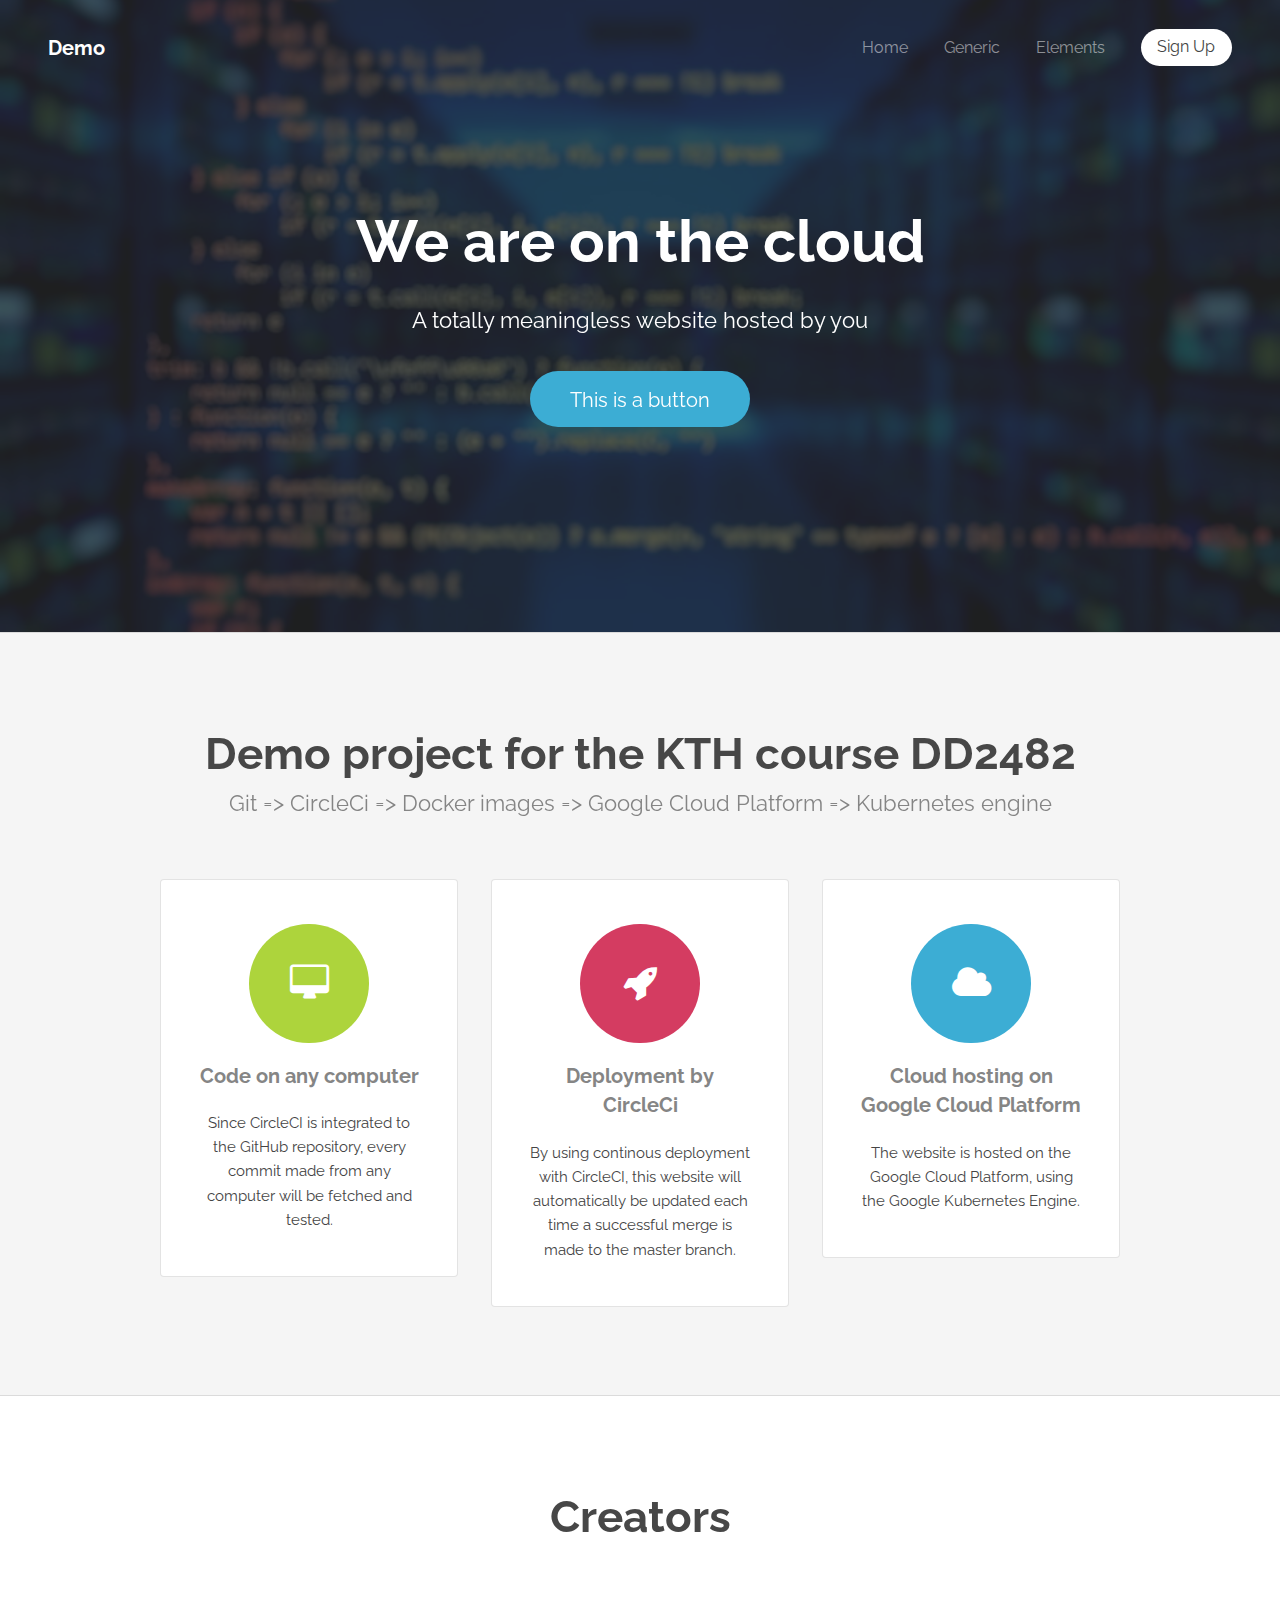
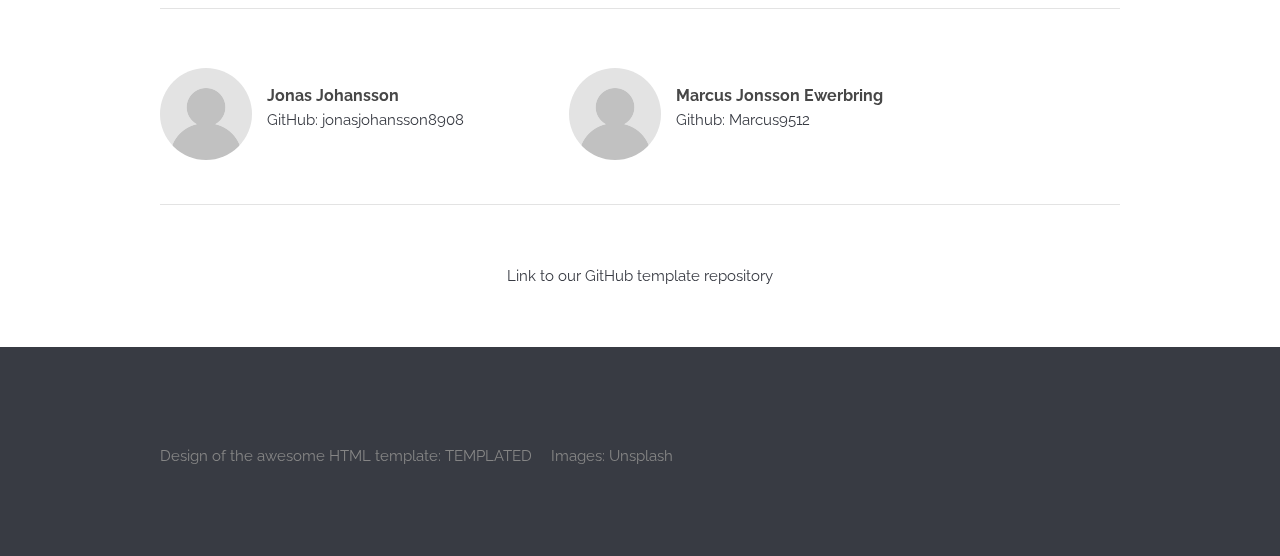
==== web/index.html @ a0a04a44 "first commit" ====
<!DOCTYPE html>
<!--
	Transit by TEMPLATED
	templated.co @templatedco
	Released for free under the Creative Commons Attribution 3.0 license (templated.co/license)

	Edited by: Marcus Jonsson Ewerbring 2020-04-23
	Edited by: Jonas Johansson 2020-04-23
-->
<html lang="en">
	<head>
		<meta charset="UTF-8">
		<title>Continous development pipeline with CircleCI, Kubernetes and Google Cloud Platform </title>
		<meta http-equiv="content-type" content="text/html; charset=utf-8" />
		<meta name="description" content="" />
		<meta name="keywords" content="" />
		<!--[if lte IE 8]><script src="js/html5shiv.js"></script><![endif]-->
		<script src="js/jquery.min.js"></script>
		<script src="js/skel.min.js"></script>
		<script src="js/skel-layers.min.js"></script>
		<script src="js/init.js"></script>
		<noscript>
			<link rel="stylesheet" href="css/skel.css" />
			<link rel="stylesheet" href="css/style.css" />
			<link rel="stylesheet" href="css/style-xlarge.css" />
		</noscript>
	</head>
	<body class="landing">

		<!-- Header -->
			<header id="header">
				<h1><a href="index.html">Demo</a></h1>
				<nav id="nav">
					<ul>
						<li><a href="index.html">Home</a></li>
						<li><a href="generic.html">Generic</a></li>
						<li><a href="elements.html">Elements</a></li>
						<li><a href="#" class="button special">Sign Up</a></li>
					</ul>
				</nav>
			</header>

		<!-- Banner -->
			<section id="banner">
				<h2>We are on the cloud</h2>
				<p>A totally meaningless website hosted by you</p>
				<ul class="actions">
					<li>
						<a href="#" class="button big">This is a button</a>
					</li>
				</ul>
			</section>

		<!-- One -->
			<section id="one" class="wrapper style1 special">
				<div class="container">
					<header class="major">
						<h2>Demo project for the KTH course DD2482</h2>
						<p>Git => CircleCi => Docker images => Google Cloud Platform => Kubernetes engine </p>
					</header>
					<div class="row 150%">
						<div class="4u 12u$(medium)">
							<section class="box">
								<i class="icon big rounded color9 fa-desktop"></i>
								<h3>Code on any computer</h3>
								<p>Since CircleCI is integrated to the GitHub repository, every commit made from any computer will be fetched and tested. </p>
							</section>
						</div>
						<div class="4u 12u$(medium)">
							<section class="box">
								<i class="icon big rounded color6 fa-rocket"></i>
								<h3>Deployment by CircleCi</h3>
								<p>By using continous deployment with CircleCI, this website will automatically be updated each time a successful merge is made to the master branch.</p>
							</section>
						</div>
						<div class="4u$ 12u$(medium)">
							<section class="box">
								<i class="icon big rounded color1 fa-cloud"></i>
								<h3>Cloud hosting on Google Cloud Platform</h3>
								<p>The website is hosted on the Google Cloud Platform, using the Google Kubernetes Engine.</p>
							</section>
						</div>
					</div>
				</div>
			</section>

		<!-- Two -->
			<section id="two" class="wrapper style2 special">
				<div class="container">
					<header class="major">
						<h2>Creators</h2>
					</header>
					<section class="profiles">
						<div class="row">
							<section class="5u 10u(medium) 18u$(xsmall) profile">
								<img src="images/profile_placeholder.gif" alt="" />
								<h4>Jonas Johansson</h4>
								<a href="https://github.com/jonasjohansson8908">GitHub: jonasjohansson8908</a>
							</section>
							<section class="5u 10u$(medium) 18u$(xsmall) profile">
								<img src="images/profile_placeholder.gif" alt="" />
								<h4>Marcus Jonsson Ewerbring</h4>
								<a href="https://github.com/marcus9512">Github: Marcus9512</a>
							</section>
						</div>
					</section>
					<footer>
						<div class="8u 12u$(medium)"></div>
							<a href="https://github.com/jonasjohansson8908/cd-demo">Link to our GitHub template repository</a>
						</div>
					</footer>
				</div>
			</section>

		

		<!-- Footer -->
			<footer id="footer">
				<div class="container">
					<div class="row">
						<div class="8u 12u$(medium)">
							<ul class="copyright">
								<li>Design of the awesome HTML template: <a href="http://templated.co">TEMPLATED</a></li>
								<li>Images: <a href="http://unsplash.com">Unsplash</a></li>
							</ul>
						</div>
					</div>
				</div>
			</footer>
	</body>
</html>
---- web/css/skel.css ----
/* Resets (http://meyerweb.com/eric/tools/css/reset/ | v2.0 | 20110126 | License: none (public domain)) */

	html,body,div,span,applet,object,iframe,h1,h2,h3,h4,h5,h6,p,blockquote,pre,a,abbr,acronym,address,big,cite,code,del,dfn,em,img,ins,kbd,q,s,samp,small,strike,strong,sub,sup,tt,var,b,u,i,center,dl,dt,dd,ol,ul,li,fieldset,form,label,legend,table,caption,tbody,tfoot,thead,tr,th,td,article,aside,canvas,details,embed,figure,figcaption,footer,header,hgroup,menu,nav,output,ruby,section,summary,time,mark,audio,video{margin:0;padding:0;border:0;font-size:100%;font:inherit;vertical-align:baseline;}article,aside,details,figcaption,figure,footer,header,hgroup,menu,nav,section{display:block;}body{line-height:1;}ol,ul{list-style:none;}blockquote,q{quotes:none;}blockquote:before,blockquote:after,q:before,q:after{content:'';content:none;}table{border-collapse:collapse;border-spacing:0;}body{-webkit-text-size-adjust:none}

/* Box Model */

	*, *:before, *:after {
		-moz-box-sizing: border-box;
		-webkit-box-sizing: border-box;
		box-sizing: border-box;
	}

/* Container */

	.container {
		margin-left: auto;
		margin-right: auto;

		/* width: (containers) */
		width: 1200px;
	}

	/* Modifiers */

		/* 125% */
			.container.\31 25\25 {
				width: 100%;

				/* max-width: (containers * 1.25) */
				max-width: 1500px;

				/* min-width: (containers) */
				min-width: 1200px;
			}

		/* 75% */
			.container.\37 5\25 {

				/* width: (containers * 0.75) */
				width: 900px;

			}

		/* 50% */
			.container.\35 0\25 {

				/* width: (containers * 0.50) */
				width: 600px;

			}

		/* 25% */
			.container.\32 5\25 {

				/* width: (containers * 0.25) */
				width: 300px;

			}

/* Grid */

	.row {
		border-bottom: solid 1px transparent;
	}

	.row > * {
		float: left;
	}

	.row:after, .row:before {
		content: '';
		display: block;
		clear: both;
		height: 0;
	}

	.row.uniform > * > :first-child {
		margin-top: 0;
	}

	.row.uniform > * > :last-child {
		margin-bottom: 0;
	}

	/* Gutters */

		/* Normal */

			.row > * {
				/* padding: (gutters.horizontal) 0 0 (gutters.vertical) */
				padding: 0 0 0 2em;
			}

			.row {
				/* margin: -(gutters.horizontal) 0 -1px -(gutters.vertical) */
				margin: 0 0 -1px -2em;
			}

			.row.uniform > * {
				/* padding: (gutters.vertical) 0 0 (gutters.vertical) */
				padding: 2em 0 0 2em;
			}

			.row.uniform {
				/* margin: -(gutters.vertical) 0 -1px -(gutters.vertical) */
				margin: -2em 0 -1px -2em;
			}

		/* 200% */

			.row.\32 00\25 > * {
				/* padding: (gutters.horizontal) 0 0 (gutters.vertical) */
				padding: 0 0 0 4em;
			}

			.row.\32 00\25 {
				/* margin: -(gutters.horizontal) 0 -1px -(gutters.vertical) */
				margin: 0 0 -1px -4em;
			}

			.row.uniform.\32 00\25 > * {
				/* padding: (gutters.vertical) 0 0 (gutters.vertical) */
				padding: 4em 0 0 4em;
			}

			.row.uniform.\32 00\25 {
				/* margin: -(gutters.vertical) 0 -1px -(gutters.vertical) */
				margin: -4em 0 -1px -4em;
			}

		/* 150% */

			.row.\31 50\25 > * {
				/* padding: (gutters.horizontal) 0 0 (gutters.vertical) */
				padding: 0 0 0 1.5em;
			}

			.row.\31 50\25 {
				/* margin: -(gutters.horizontal) 0 -1px -(gutters.vertical) */
				margin: 0 0 -1px -1.5em;
			}

			.row.uniform.\31 50\25 > * {
				/* padding: (gutters.vertical) 0 0 (gutters.vertical) */
				padding: 1.5em 0 0 1.5em;
			}

			.row.uniform.\31 50\25 {
				/* margin: -(gutters.vertical) 0 -1px -(gutters.vertical) */
				margin: -1.5em 0 -1px -1.5em;
			}

		/* 50% */

			.row.\35 0\25 > * {
				/* padding: (gutters.horizontal) 0 0 (gutters.vertical) */
				padding: 0 0 0 1em;
			}

			.row.\35 0\25 {
				/* margin: -(gutters.horizontal) 0 -1px -(gutters.vertical) */
				margin: 0 0 -1px -1em;
			}

			.row.uniform.\35 0\25 > * {
				/* padding: (gutters.vertical) 0 0 (gutters.vertical) */
				padding: 1em 0 0 1em;
			}

			.row.uniform.\35 0\25 {
				/* margin: -(gutters.vertical) 0 -1px -(gutters.vertical) */
				margin: -1em 0 -1px -1em;
			}

		/* 25% */

			.row.\32 5\25 > * {
				/* padding: (gutters.horizontal) 0 0 (gutters.vertical) */
				padding: 0 0 0 0.5em;
			}

			.row.\32 5\25 {
				/* margin: -(gutters.horizontal) 0 -1px -(gutters.vertical) */
				margin: 0 0 -1px -0.5em;
			}

			.row.uniform.\32 5\25 > * {
				/* padding: (gutters.vertical) 0 0 (gutters.vertical) */
				padding: 0.5em 0 0 0.5em;
			}

			.row.uniform.\32 5\25 {
				/* margin: -(gutters.vertical) 0 -1px -(gutters.vertical) */
				margin: -0.5em 0 -1px -0.5em;
			}

		/* 0% */

			.row.\30 \25 > * {
				padding: 0;
			}

			.row.\30 \25 {
				margin: 0 0 -1px 0;
			}

	/* Cells */

		.\31 2u, .\31 2u\24 { width: 100%; clear: none; margin-left: 0; }
		.\31 1u, .\31 1u\24 { width: 91.6666666667%; clear: none; margin-left: 0; }
		.\31 0u, .\31 0u\24 { width: 83.3333333333%; clear: none; margin-left: 0; }
		.\39 u, .\39 u\24 { width: 75%; clear: none; margin-left: 0; }
		.\38 u, .\38 u\24 { width: 66.6666666667%; clear: none; margin-left: 0; }
		.\37 u, .\37 u\24 { width: 58.3333333333%; clear: none; margin-left: 0; }
		.\36 u, .\36 u\24 { width: 50%; clear: none; margin-left: 0; }
		.\35 u, .\35 u\24 { width: 41.6666666667%; clear: none; margin-left: 0; }
		.\34 u, .\34 u\24 { width: 33.3333333333%; clear: none; margin-left: 0; }
		.\33 u, .\33 u\24 { width: 25%; clear: none; margin-left: 0; }
		.\32 u, .\32 u\24 { width: 16.6666666667%; clear: none; margin-left: 0; }
		.\31 u, .\31 u\24 { width: 8.3333333333%; clear: none; margin-left: 0; }

		.\31 2u\24 + *,
		.\31 1u\24 + *,
		.\31 0u\24 + *,
		.\39 u\24 + *,
		.\38 u\24 + *,
		.\37 u\24 + *,
		.\36 u\24 + *,
		.\35 u\24 + *,
		.\34 u\24 + *,
		.\33 u\24 + *,
		.\32 u\24 + *,
		.\31 u\24 + * {
			clear: left;
		}

		.\-11u { margin-left: 91.6666666667% }
		.\-10u { margin-left: 83.3333333333% }
		.\-9u { margin-left: 75% }
		.\-8u { margin-left: 66.6666666667% }
		.\-7u { margin-left: 58.3333333333% }
		.\-6u { margin-left: 50% }
		.\-5u { margin-left: 41.6666666667% }
		.\-4u { margin-left: 33.3333333333% }
		.\-3u { margin-left: 25% }
		.\-2u { margin-left: 16.6666666667% }
		.\-1u { margin-left: 8.3333333333% }
---- web/css/style.css ----
@charset "UTF-8";
@import url(font-awesome.min.css);
@import url(http://fonts.googleapis.com/css?family=Raleway:700,400);

/*
	Transit by TEMPLATED
	templated.co @templatedco
	Released for free under the Creative Commons Attribution 3.0 license (templated.co/license)
*/

/* Basic */

	body {
		background: #fff;
	}

		body.is-loading *, body.is-loading *:before, body.is-loading *:after {
			-moz-animation: none !important;
			-webkit-animation: none !important;
			-o-animation: none !important;
			-ms-animation: none !important;
			animation: none !important;
			-moz-transition: none !important;
			-webkit-transition: none !important;
			-o-transition: none !important;
			-ms-transition: none !important;
			transition: none !important;
		}

	body, input, select, textarea {
		color: #444;
		font-family: "Raleway", Helvetica, sans-serif;
		font-size: 13pt;
		font-weight: 400;
		line-height: 1.65em;
	}

	a {
		color: #383b43;
		text-decoration: none;
	}

		a:active, a:hover {
			text-decoration: underline;
		}

	strong, b {
		color: #474747;
		font-weight: 700;
	}

	em, i {
		font-style: italic;
	}

	p {
		margin: 0 0 2em 0;
	}

	h1, h2, h3, h4, h5, h6 {
		color: #474747;
		font-weight: 700;
		line-height: 1em;
		margin: 0 0 1em 0;
	}

		h1 a, h2 a, h3 a, h4 a, h5 a, h6 a {
			color: inherit;
			text-decoration: none;
		}

	h2 {
		font-size: 1.75em;
		line-height: 1.5em;
	}

	h3 {
		font-size: 1.35em;
		line-height: 1.5em;
	}

	h4 {
		font-size: 1.1em;
		line-height: 1.5em;
	}

	h5 {
		font-size: 0.9em;
		line-height: 1.5em;
	}

	h6 {
		font-size: 0.7em;
		line-height: 1.5em;
	}

	sub {
		font-size: 0.8em;
		position: relative;
		top: 0.5em;
	}

	sup {
		font-size: 0.8em;
		position: relative;
		top: -0.5em;
	}

	hr {
		border: 0;
		border-bottom: solid 1px rgba(144, 144, 144, 0.25);
		margin: 2em 0;
	}

		hr.major {
			margin: 3em 0;
		}

	blockquote {
		border-left: solid 4px rgba(144, 144, 144, 0.25);
		font-style: italic;
		margin: 0 0 2em 0;
		padding: 0.5em 0 0.5em 2em;
	}

	code {
		background: rgba(144, 144, 144, 0.075);
		border-radius: 4px;
		border: solid 1px rgba(144, 144, 144, 0.25);
		font-family: "Courier New", monospace;
		font-size: 0.9em;
		margin: 0 0.25em;
		padding: 0.25em 0.65em;
	}

	pre {
		-webkit-overflow-scrolling: touch;
		font-family: "Courier New", monospace;
		font-size: 0.9em;
		margin: 0 0 2em 0;
	}

		pre code {
			display: block;
			line-height: 1.75em;
			padding: 1em 1.5em;
			overflow-x: auto;
		}

	.align-left {
		text-align: left;
	}

	.align-center {
		text-align: center;
	}

	.align-right {
		text-align: right;
	}

/* Section/Article */

	section.special, article.special {
		text-align: center;
	}

	header p {
		color: #858585;
		position: relative;
		margin: 0 0 1.5em 0;
	}

	header h2 + p {
		font-size: 1.25em;
		margin-top: -1em;
		line-height: 1.5em;
	}

	header h3 + p {
		font-size: 1.1em;
		margin-top: -0.8em;
		line-height: 1.5em;
	}

	header h4 + p,
	header h5 + p,
	header h6 + p {
		font-size: 0.9em;
		margin-top: -0.6em;
		line-height: 1.5em;
	}

	header.major {
		text-align: center;
		margin-bottom: 4em;
	}

		header.major h2 {
			font-size: 3em;
			margin-bottom: 0.5em;
		}

		header.major p {
			font-size: 1.5em;
		}

/* Form */

	form {
		margin: 0 0 2em 0;
	}

	label {
		color: #474747;
		display: block;
		font-size: 0.9em;
		font-weight: 700;
		margin: 0 0 1em 0;
	}

	input[type="text"],
	input[type="password"],
	input[type="email"],
	select,
	textarea {
		-moz-appearance: none;
		-webkit-appearance: none;
		-o-appearance: none;
		-ms-appearance: none;
		appearance: none;
		background: rgba(144, 144, 144, 0.075);
		border-radius: 4px;
		border: none;
		color: inherit;
		display: block;
		outline: 0;
		padding: 0 1em;
		text-decoration: none;
		width: 100%;
	}

		input[type="text"]:invalid,
		input[type="password"]:invalid,
		input[type="email"]:invalid,
		select:invalid,
		textarea:invalid {
			box-shadow: none;
		}

		input[type="text"]:focus,
		input[type="password"]:focus,
		input[type="email"]:focus,
		select:focus,
		textarea:focus {
			border-color: #383b43;
			box-shadow: 0 0 0 1px #383b43;
		}

	.select-wrapper {
		text-decoration: none;
		display: block;
		position: relative;
	}

		.select-wrapper:before {
			content: "";
			-moz-osx-font-smoothing: grayscale;
			-webkit-font-smoothing: antialiased;
			font-family: FontAwesome;
			font-style: normal;
			font-weight: normal;
			text-transform: none !important;
		}

		.select-wrapper:before {
			color: rgba(144, 144, 144, 0.25);
			display: block;
			height: 2.75em;
			line-height: 2.75em;
			pointer-events: none;
			position: absolute;
			right: 0;
			text-align: center;
			top: 0;
			width: 2.75em;
		}

		.select-wrapper select::-ms-expand {
			display: none;
		}

	input[type="text"],
	input[type="password"],
	input[type="email"],
	select {
		height: 2.75em;
	}

	textarea {
		padding: 0.75em 1em;
	}

	input[type="checkbox"],
	input[type="radio"] {
		-moz-appearance: none;
		-webkit-appearance: none;
		-o-appearance: none;
		-ms-appearance: none;
		appearance: none;
		display: block;
		float: left;
		margin-right: -2em;
		opacity: 0;
		width: 1em;
		z-index: -1;
	}

		input[type="checkbox"] + label,
		input[type="radio"] + label {
			text-decoration: none;
			color: #444;
			cursor: pointer;
			display: inline-block;
			font-size: 1em;
			font-weight: 400;
			padding-left: 2.4em;
			padding-right: 0.75em;
			position: relative;
		}

			input[type="checkbox"] + label:before,
			input[type="radio"] + label:before {
				-moz-osx-font-smoothing: grayscale;
				-webkit-font-smoothing: antialiased;
				font-family: FontAwesome;
				font-style: normal;
				font-weight: normal;
				text-transform: none !important;
			}

			input[type="checkbox"] + label:before,
			input[type="radio"] + label:before {
				background: rgba(144, 144, 144, 0.075);
				border-radius: 4px;
				border: solid 1px rgba(144, 144, 144, 0.25);
				content: '';
				display: inline-block;
				height: 1.65em;
				left: 0;
				line-height: 1.58125em;
				position: absolute;
				text-align: center;
				top: 0;
				width: 1.65em;
			}

		input[type="checkbox"]:checked + label:before,
		input[type="radio"]:checked + label:before {
			background: #3cadd4;
			border-color: #3cadd4;
			color: #ffffff;
			content: '\f00c';
		}

		input[type="checkbox"]:focus + label:before,
		input[type="radio"]:focus + label:before {
			border-color: #383b43;
			box-shadow: 0 0 0 1px #383b43;
		}

	input[type="checkbox"] + label:before {
		border-radius: 4px;
	}

	input[type="radio"] + label:before {
		border-radius: 100%;
	}

	::-webkit-input-placeholder {
		color: #858585 !important;
		opacity: 1.0;
	}

	:-moz-placeholder {
		color: #858585 !important;
		opacity: 1.0;
	}

	::-moz-placeholder {
		color: #858585 !important;
		opacity: 1.0;
	}

	:-ms-input-placeholder {
		color: #858585 !important;
		opacity: 1.0;
	}

	.formerize-placeholder {
		color: #858585 !important;
		opacity: 1.0;
	}

/* Box */

	.box {
		border-radius: 4px;
		border: solid 1px rgba(144, 144, 144, 0.25);
		margin-bottom: 2em;
		padding: 1.5em;
	}

		.box > :last-child,
		.box > :last-child > :last-child,
		.box > :last-child > :last-child > :last-child {
			margin-bottom: 0;
		}

		.box.alt {
			border: 0;
			border-radius: 0;
			padding: 0;
		}

/* Icon */

	.icon {
		text-decoration: none;
		border-bottom: none;
		position: relative;
	}

		.icon:before {
			-moz-osx-font-smoothing: grayscale;
			-webkit-font-smoothing: antialiased;
			font-family: FontAwesome;
			font-style: normal;
			font-weight: normal;
			text-transform: none !important;
		}

		.icon:active, .icon:hover {
			text-decoration: none;
		}

		.icon > .label {
			display: none;
		}

		.icon.rounded {
			background-color: #383b43;
			border-radius: 100%;
			color: #ffffff;
			display: inline-block;
			height: 3.25em;
			line-height: 3.25em;
			text-align: center;
			width: 3.25em;
		}

			.icon.rounded.big {
				font-size: 2.5em;
				margin-bottom: 0.5em;
			}

			.icon.rounded.color1 {
				background-color: #3cadd4;
			}

			.icon.rounded.color2 {
				background-color: #3c61d4;
			}

			.icon.rounded.color3 {
				background-color: #633cd4;
			}

			.icon.rounded.color4 {
				background-color: #af3cd4;
			}

			.icon.rounded.color5 {
				background-color: #d43cad;
			}

			.icon.rounded.color6 {
				background-color: #d43c61;
			}

			.icon.rounded.color7 {
				background-color: #d4633c;
			}

			.icon.rounded.color8 {
				background-color: #d4af3c;
			}

			.icon.rounded.color9 {
				background-color: #add43c;
			}

			.icon.rounded.color10 {
				background-color: #61d43c;
			}

			.icon.rounded.fa-twitter {
				background-color: #2daae4;
			}

			.icon.rounded.fa-facebook {
				background-color: #39599f;
			}

			.icon.rounded.fa-google-plus {
				background-color: #c91e1f;
			}

			.icon.rounded.fa-dribbble {
				background-color: #c4376b;
			}

			.icon.rounded.fa-tumblr, .icon.rounded.fa-linkedin {
				background-color: #31516a;
			}

			.icon.rounded.fa-rss {
				background-color: #f2600b;
			}

/* Image */

	.image {
		border-radius: 4px;
		border: 0;
		display: inline-block;
		position: relative;
	}

		.image img {
			border-radius: 4px;
			display: block;
		}

		.image.left {
			float: left;
			padding: 0 1.5em 1em 0;
			top: 0.25em;
		}

		.image.right {
			float: right;
			padding: 0 0 1em 1.5em;
			top: 0.25em;
		}

		.image.left, .image.right {
			max-width: 40%;
		}

			.image.left img, .image.right img {
				width: 100%;
			}

		.image.fit {
			display: block;
			margin: 0 0 2em 0;
			width: 100%;
		}

			.image.fit img {
				width: 100%;
			}

/* List */

	ol {
		list-style: decimal;
		margin: 0 0 2em 0;
		padding-left: 1.25em;
	}

		ol li {
			padding-left: 0.25em;
		}

	ul {
		list-style: disc;
		margin: 0 0 2em 0;
		padding-left: 1em;
	}

		ul li {
			padding-left: 0.5em;
		}

		ul.alt {
			list-style: none;
			padding-left: 0;
		}

			ul.alt li {
				border-top: solid 1px rgba(144, 144, 144, 0.25);
				padding: 0.5em 0;
			}

				ul.alt li:first-child {
					border-top: 0;
					padding-top: 0;
				}

		ul.unstyled {
			list-style: none;
			padding-left: 0;
		}

			ul.unstyled li {
				padding: 0.4em 0;
			}

		ul.icons {
			cursor: default;
			list-style: none;
			padding-left: 0;
		}

			ul.icons li {
				display: inline-block;
				padding: 0 1em 0 0;
			}

				ul.icons li:last-child {
					padding-right: 0;
				}

				ul.icons li .icon:before {
					font-size: 2em;
				}

		ul.actions {
			cursor: default;
			list-style: none;
			padding-left: 0;
		}

			ul.actions li {
				display: inline-block;
				padding: 0 1em 0 0;
				vertical-align: middle;
			}

				ul.actions li:last-child {
					padding-right: 0;
				}

			ul.actions.small li {
				padding: 0 0.5em 0 0;
			}

			ul.actions.vertical li {
				display: block;
				padding: 1em 0 0 0;
			}

				ul.actions.vertical li:first-child {
					padding-top: 0;
				}

				ul.actions.vertical li > * {
					margin-bottom: 0;
				}

			ul.actions.vertical.small li {
				padding: 0.5em 0 0 0;
			}

				ul.actions.vertical.small li:first-child {
					padding-top: 0;
				}

			ul.actions.fit {
				display: table;
				margin-left: -1em;
				padding: 0;
				table-layout: fixed;
				width: calc(100% + 1em);
			}

				ul.actions.fit li {
					display: table-cell;
					padding: 0 0 0 1em;
				}

					ul.actions.fit li > * {
						margin-bottom: 0;
					}

				ul.actions.fit.small {
					margin-left: -0.5em;
					width: calc(100% + 0.5em);
				}

					ul.actions.fit.small li {
						padding: 0 0 0 0.5em;
					}

	dl {
		margin: 0 0 2em 0;
	}

/* Table */

	.table-wrapper {
		-webkit-overflow-scrolling: touch;
		overflow-x: auto;
	}

	table {
		margin: 0 0 2em 0;
		width: 100%;
	}

		table tbody tr {
			border: solid 1px rgba(144, 144, 144, 0.25);
			border-left: 0;
			border-right: 0;
		}

			table tbody tr:nth-child(2n + 1) {
				background-color: rgba(144, 144, 144, 0.075);
			}

		table td {
			padding: 0.75em 0.75em;
		}

		table th {
			color: #474747;
			font-size: 0.9em;
			font-weight: 700;
			padding: 0 0.75em 0.75em 0.75em;
			text-align: left;
		}

		table thead {
			border-bottom: solid 2px rgba(144, 144, 144, 0.25);
		}

		table tfoot {
			border-top: solid 2px rgba(144, 144, 144, 0.25);
		}

		table.alt {
			border-collapse: separate;
		}

			table.alt tbody tr td {
				border: solid 1px rgba(144, 144, 144, 0.25);
				border-left-width: 0;
				border-top-width: 0;
			}

				table.alt tbody tr td:first-child {
					border-left-width: 1px;
				}

			table.alt tbody tr:first-child td {
				border-top-width: 1px;
			}

			table.alt thead {
				border-bottom: 0;
			}

			table.alt tfoot {
				border-top: 0;
			}

/* Button */

	input[type="submit"],
	input[type="reset"],
	input[type="button"],
	.button {
		-moz-appearance: none;
		-webkit-appearance: none;
		-o-appearance: none;
		-ms-appearance: none;
		appearance: none;
		-moz-transition: background-color 0.2s ease-in-out, color 0.2s ease-in-out;
		-webkit-transition: background-color 0.2s ease-in-out, color 0.2s ease-in-out;
		-o-transition: background-color 0.2s ease-in-out, color 0.2s ease-in-out;
		-ms-transition: background-color 0.2s ease-in-out, color 0.2s ease-in-out;
		transition: background-color 0.2s ease-in-out, color 0.2s ease-in-out;
		background-color: #3cadd4;
		border-radius: 30px;
		border: 0;
		color: #ffffff !important;
		cursor: pointer;
		display: inline-block;
		font-weight: 400;
		height: 2.85em;
		line-height: 2.95em;
		padding: 0 2em;
		text-align: center;
		text-decoration: none;
		white-space: nowrap;
	}

		input[type="submit"]:hover,
		input[type="reset"]:hover,
		input[type="button"]:hover,
		.button:hover {
			background-color: #51b6d9;
			text-decoration: none;
		}

		input[type="submit"]:active,
		input[type="reset"]:active,
		input[type="button"]:active,
		.button:active {
			background-color: #2da2ca;
			text-decoration: none;
		}

		input[type="submit"].icon,
		input[type="reset"].icon,
		input[type="button"].icon,
		.button.icon {
			padding-left: 1.35em;
		}

			input[type="submit"].icon:before,
			input[type="reset"].icon:before,
			input[type="button"].icon:before,
			.button.icon:before {
				margin-right: 0.5em;
			}

		input[type="submit"].fit,
		input[type="reset"].fit,
		input[type="button"].fit,
		.button.fit {
			display: block;
			margin: 0 0 1em 0;
			width: 100%;
		}

		input[type="submit"].small,
		input[type="reset"].small,
		input[type="button"].small,
		.button.small {
			font-size: 0.8em;
		}

		input[type="submit"].big,
		input[type="reset"].big,
		input[type="button"].big,
		.button.big {
			font-size: 1.35em;
		}

		input[type="submit"].alt,
		input[type="reset"].alt,
		input[type="button"].alt,
		.button.alt {
			background-color: transparent;
			box-shadow: inset 0 0 0 2px rgba(144, 144, 144, 0.25);
			color: #474747 !important;
		}

			input[type="submit"].alt:hover,
			input[type="reset"].alt:hover,
			input[type="button"].alt:hover,
			.button.alt:hover {
				background-color: rgba(144, 144, 144, 0.075);
			}

			input[type="submit"].alt:active,
			input[type="reset"].alt:active,
			input[type="button"].alt:active,
			.button.alt:active {
				background-color: rgba(144, 144, 144, 0.2);
			}

			input[type="submit"].alt.icon:before,
			input[type="reset"].alt.icon:before,
			input[type="button"].alt.icon:before,
			.button.alt.icon:before {
				color: #858585;
			}

		input[type="submit"].special,
		input[type="reset"].special,
		input[type="button"].special,
		.button.special {
			background-color: #383b43;
			color: #ffffff !important;
		}

			input[type="submit"].special:hover,
			input[type="reset"].special:hover,
			input[type="button"].special:hover,
			.button.special:hover {
				background-color: #444751;
			}

			input[type="submit"].special:active,
			input[type="reset"].special:active,
			input[type="button"].special:active,
			.button.special:active {
				background-color: #2c2f35;
			}

		input[type="submit"].disabled, input[type="submit"]:disabled,
		input[type="reset"].disabled,
		input[type="reset"]:disabled,
		input[type="button"].disabled,
		input[type="button"]:disabled,
		.button.disabled,
		.button:disabled {
			background-color: #444 !important;
			box-shadow: inset 0 -0.15em 0 0 rgba(0, 0, 0, 0.15);
			color: #fff !important;
			cursor: default;
			opacity: 0.25;
		}

/* Header */

	body.landing #header {
		background-color: transparent;
		left: 0;
		position: absolute;
		top: 0;
	}

		body.landing #header nav a {
			color: rgba(255, 255, 255, 0.5);
		}

	#header {
		background-color: #383b43;
		color: #ffffff;
		cursor: default;
		font-size: 1.1em;
		height: 6em;
		line-height: 6em;
		width: 100%;
		z-index: 10000;
	}

		#header h1 {
			color: #ffffff;
			height: inherit;
			left: 3em;
			line-height: inherit;
			margin: 0;
			padding: 0;
			position: absolute;
		}

			#header h1 a {
				font-size: 1.25em;
			}

		#header nav {
			height: inherit;
			line-height: inherit;
			position: absolute;
			right: 3em;
			vertical-align: middle;
		}

			#header nav > ul {
				list-style: none;
				margin: 0;
				padding-left: 0;
			}

				#header nav > ul > li {
					border-radius: 4px;
					display: inline-block;
					margin-left: 2em;
					padding-left: 0;
				}

					#header nav > ul > li a {
						-moz-transition: color 0.2s ease-in-out;
						-webkit-transition: color 0.2s ease-in-out;
						-o-transition: color 0.2s ease-in-out;
						-ms-transition: color 0.2s ease-in-out;
						transition: color 0.2s ease-in-out;
						color: #cdced0;
						display: inline-block;
						text-decoration: none;
					}

						#header nav > ul > li a:active, #header nav > ul > li a:hover {
							color: #ffffff;
						}

					#header nav > ul > li:first-child {
						margin-left: 0;
					}

					#header nav > ul > li .button {
						background-color: #fff;
						color: #444 !important;
						height: 2.25em;
						line-height: 2.25em;
						margin-bottom: 0;
						padding: 0 1em;
						position: relative;
						top: -0.075em;
						vertical-align: middle;
					}

		#header .container {
			position: relative;
		}

			#header .container h1 {
				left: 0;
			}

			#header .container nav {
				right: 0;
			}

/* Banner */

	#banner {
		background-image: url(../images/dark_tint.png), url(../images/source-code.jpg);
		background-position: center center;
		background-size: cover;
		color: #ffffff;
		padding: 14em 0em 14em;
		text-align: center;
	}

		#banner :last-child {
			margin-bottom: 0;
		}

		#banner h2 {
			color: #ffffff;
			font-size: 4em;
			line-height: 1.25em;
			margin: 0 0 0.5em 0;
			padding: 0;
		}

		#banner p {
			font-size: 1.5em;
			margin-bottom: 1.75em;
		}

/* Wrapper */

	.wrapper {
		padding: 6em 0em 4em;
		/* Style 1 Wrapper */
		/* Style 2 Wrapper */
		/* Style 3 Wrapper */
	}

		.wrapper.style1 {
			background-color: #F5F5F5;
			border-bottom: 1px solid rgba(144, 144, 144, 0.25);
			border-top: 1px solid rgba(144, 144, 144, 0.25);
		}

			.wrapper.style1 .box {
				background-color: #fff;
				padding: 3em 2.5em;
			}

				.wrapper.style1 .box h2, .wrapper.style1 .box h3, .wrapper.style1 .box h4, .wrapper.style1 .box h5, .wrapper.style1 .box h6 {
					color: #858585;
				}

		.wrapper.style2 .profiles {
			border-bottom: 1px solid rgba(144, 144, 144, 0.25);
			border-top: 1px solid rgba(144, 144, 144, 0.25);
			margin-bottom: 4em;
			padding-top: 4em;
		}

		.wrapper.style2 .profile {
			margin-bottom: 2em;
			text-align: left;
		}

			.wrapper.style2 .profile img {
				border-radius: 50%;
				float: left;
				margin-bottom: 1em;
				margin-right: 1em;
			}

			.wrapper.style2 .profile h4 {
				margin-bottom: 0;
				margin-top: 1em;
			}

		.wrapper.style2 footer {
			margin-left: auto;
			margin-right: auto;
			width: 70%;
		}

			.wrapper.style2 footer p {
				margin-bottom: 3em;
			}

		.wrapper.style3 {
			background-color: #3cadd4;
			color: #ffffff;
		}

			.wrapper.style3 h2, .wrapper.style3 h3, .wrapper.style3 p {
				color: #ffffff;
			}

			.wrapper.style3 input[type="text"],
			.wrapper.style3 input[type="password"],
			.wrapper.style3 input[type="email"],
			.wrapper.style3 select,
			.wrapper.style3 textarea {
				background-color: #fff;
				color: #444;
			}

/* Footer */

	#footer {
		background: #383b43;
		padding: 6em 0em 4em;
	}

		#footer h2, #footer h3, #footer h4 {
			color: #ffffff;
		}

		#footer p, #footer a, #footer li {
			color: #cdced0;
		}

		#footer .links {
			border-bottom: 1px solid rgba(144, 144, 144, 0.25);
			margin-bottom: 4em;
			padding-bottom: 1em;
		}

		#footer .copyright {
			margin-top: 0.65em;
			padding: 0;
		}

			#footer .copyright li {
				color: #858585;
				display: inline-block;
				list-style: none;
				margin-left: 0.5em;
				padding-left: 0.5em;
			}

				#footer .copyright li:first-child {
					margin-left: 0;
					padding-left: 0;
				}

			#footer .copyright a {
				color: #858585;
			}

		#footer .icons {
			text-align: right;
		}

		#footer a.icon {
			color: #ffffff;
			font-size: 0.65em;
			height: 4em;
			line-height: 4em;
			width: 4em;
			cursor: pointer;
		}

/* Grid Demo */

	.grid-demo {
		display: block;
		margin: 0 0 2em 0;
	}

		.grid-demo span {
			background: #8d93a0;
			border-radius: 4px;
			color: rgba(0, 0, 0, 0.25);
			display: block;
			font-weight: 700;
			height: 2.75em;
			line-height: 2.75em;
			text-align: center;
		}

		.grid-demo .row.flush > div span {
			border-radius: 0;
		}

		.grid-demo .row.flush > div:first-child span {
			border-radius: 4px 0 0 4px;
		}

		.grid-demo .row.flush > div:last-child span {
			border-radius: 0 4px 4px 0;
		}
---- web/css/style-xlarge.css ----
/*
	Transit by TEMPLATED
	templated.co @templatedco
	Released for free under the Creative Commons Attribution 3.0 license (templated.co/license)
*/

/* Basic */

	body, input, select, textarea {
		font-size: 11pt;
	}
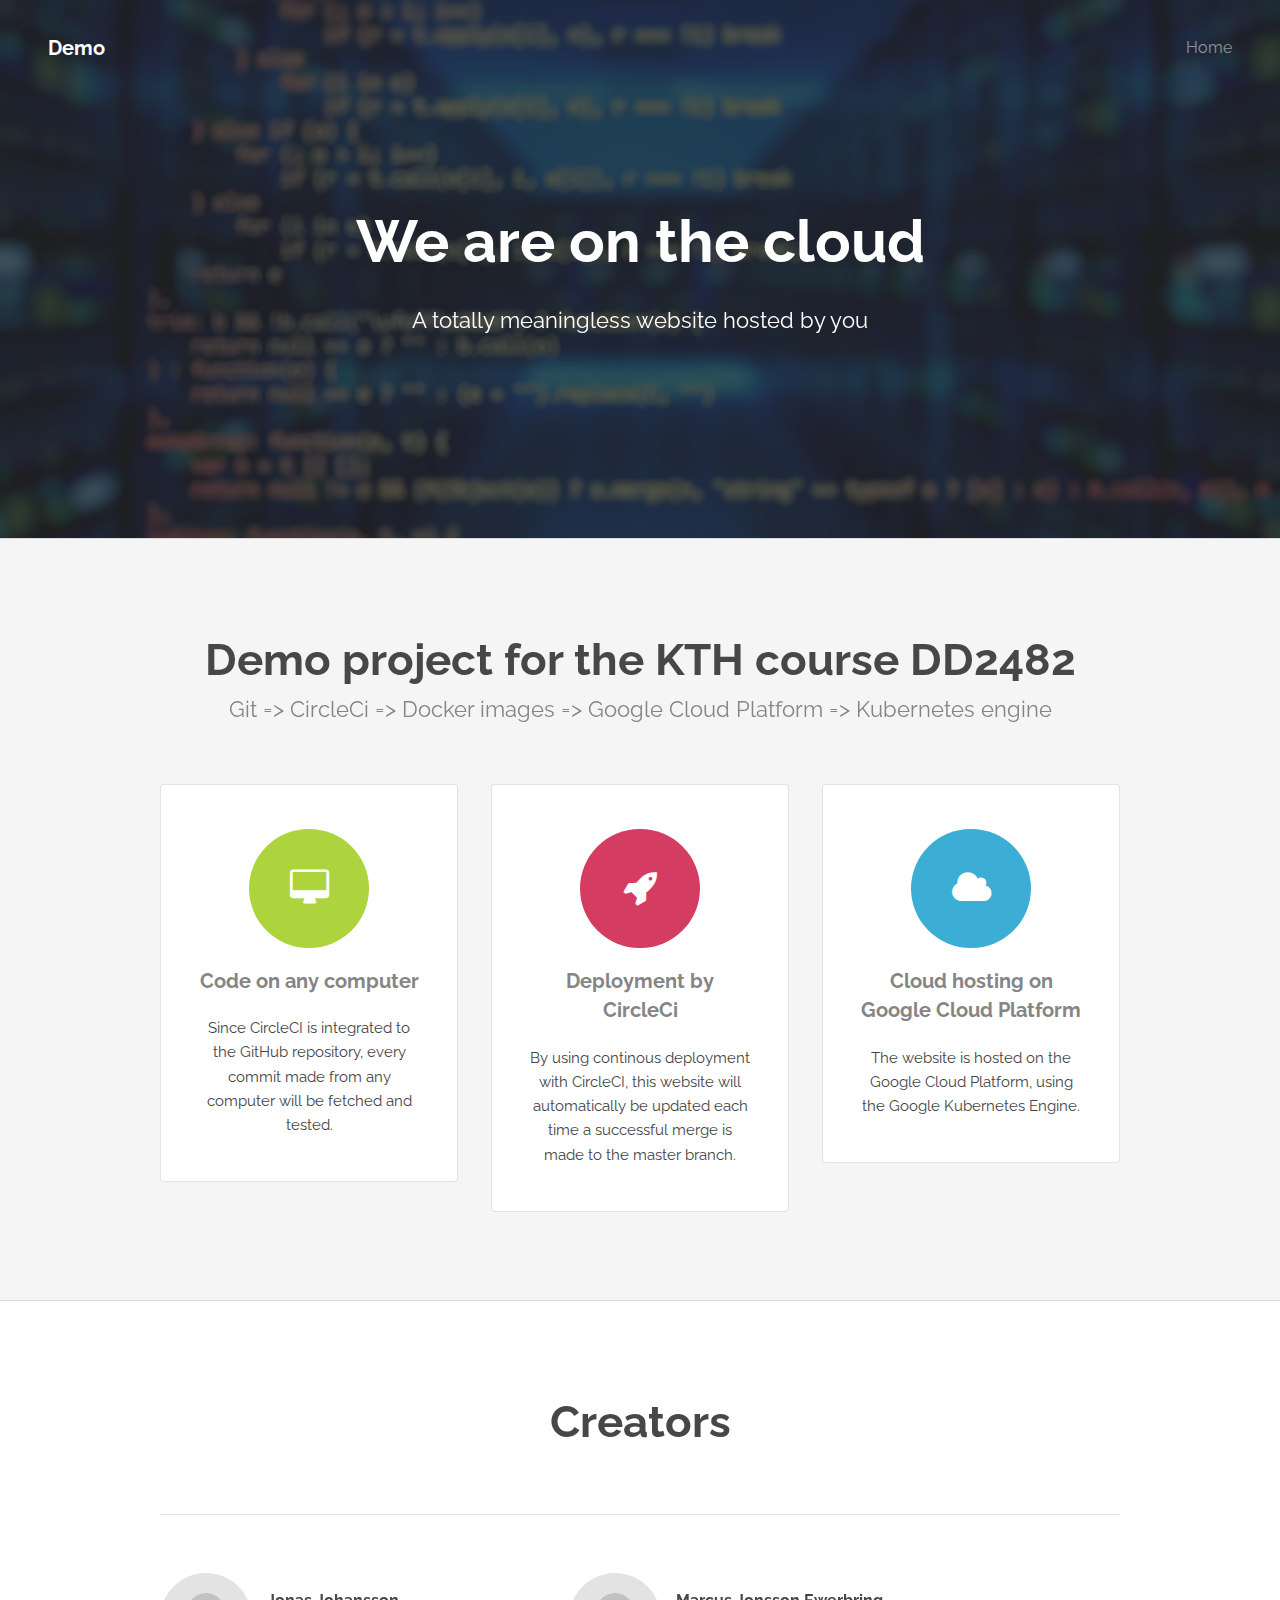
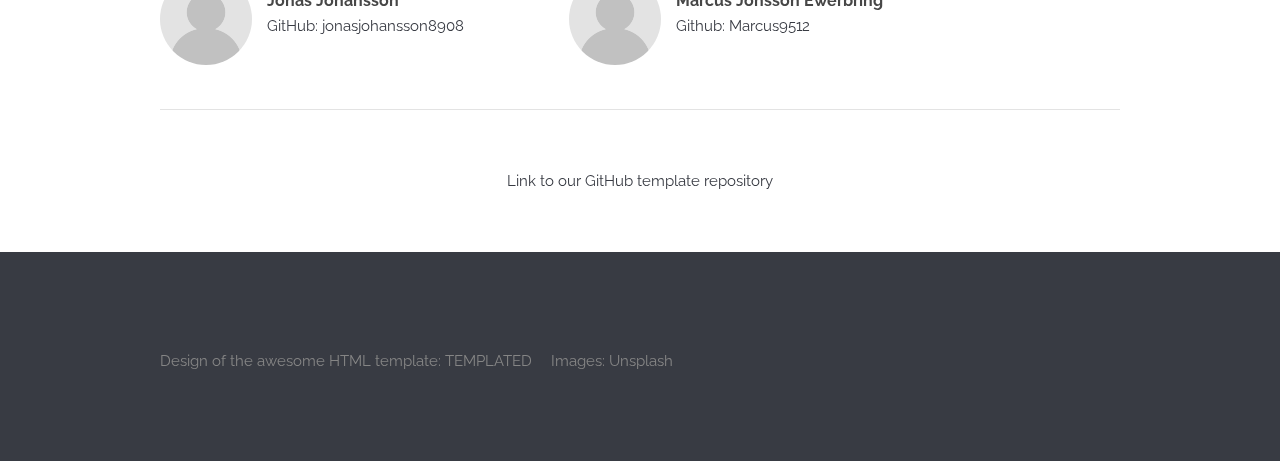
==== commit 5686e072: "removed redundant html files" ====
--- a/web/index.html
+++ b/web/index.html
@@ -33,9 +33,6 @@
 				<nav id="nav">
 					<ul>
 						<li><a href="index.html">Home</a></li>
-						<li><a href="generic.html">Generic</a></li>
-						<li><a href="elements.html">Elements</a></li>
-						<li><a href="#" class="button special">Sign Up</a></li>
 					</ul>
 				</nav>
 			</header>
@@ -44,11 +41,6 @@
 			<section id="banner">
 				<h2>We are on the cloud</h2>
 				<p>A totally meaningless website hosted by you</p>
-				<ul class="actions">
-					<li>
-						<a href="#" class="button big">This is a button</a>
-					</li>
-				</ul>
 			</section>
 
 		<!-- One -->
